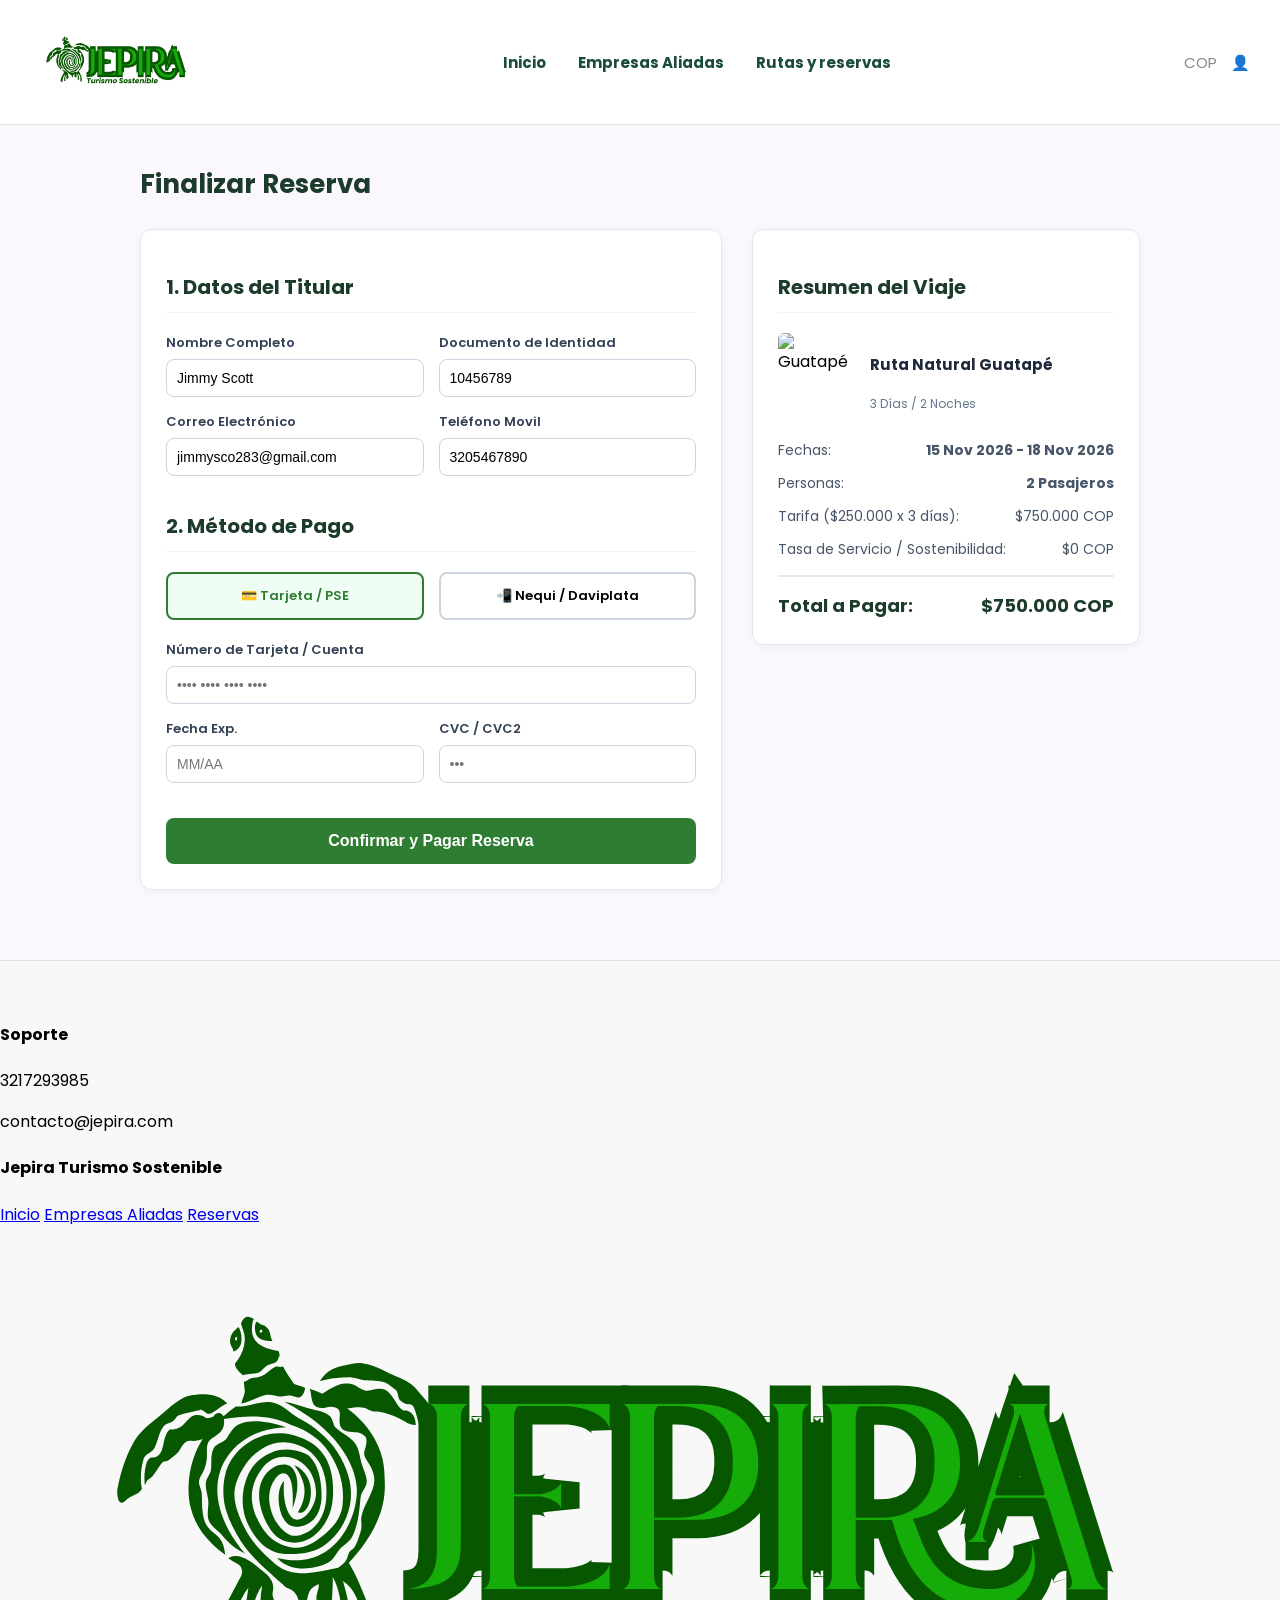
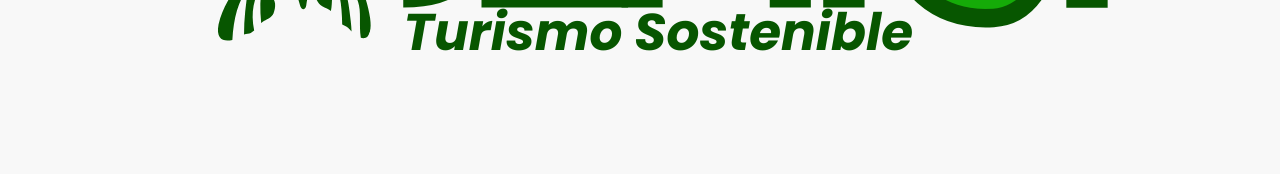
==== confirmacion-reserva.html @ 549ec94a "style: correccion de nombre de logo y actualizacion de rutas HTML" ====
<!DOCTYPE html>
<html lang="es">
<head>
    <meta charset="UTF-8">
    <meta name="viewport" content="width=device-width, initial-scale=1.0">
    <title>Jepira | Confirmar Reserva y Pago</title>
    <link href="https://fonts.googleapis.com/css2?family=Poppins:wght@400;500;600;700&display=swap" rel="stylesheet">
    <link rel="stylesheet" href="style.css">
    <link rel="icon" href="logo_jepira.png" type="image/png">
    <style>
        .checkout-container {
            max-width: 1000px;
            margin: 40px auto 70px auto;
            padding: 0 20px;
        }

        .checkout-grid {
            display: grid;
            grid-template-columns: 1.5fr 1fr;
            gap: 30px;
        }

        .checkout-box {
            background: #ffffff;
            border: 1px solid #e2e8f0;
            border-radius: 12px;
            padding: 25px;
            box-shadow: 0 2px 10px rgba(0,0,0,0.04);
        }

        .checkout-box h2 {
            font-size: 20px;
            color: #1c3b2b;
            margin-bottom: 20px;
            border-bottom: 1px solid #f1f5f9;
            padding-bottom: 10px;
        }

        .form-row-2 {
            display: grid;
            grid-template-columns: 1fr 1fr;
            gap: 15px;
        }

        .checkout-field {
            margin-bottom: 15px;
        }

        .checkout-field label {
            display: block;
            font-size: 13px;
            font-weight: 600;
            color: #334155;
            margin-bottom: 6px;
        }

        .checkout-field input, .checkout-field select {
            width: 100%;
            padding: 10px;
            border: 1px solid #cbd5e1;
            border-radius: 8px;
            font-size: 14px;
            box-sizing: border-box;
        }

        .payment-methods {
            display: flex;
            gap: 15px;
            margin-bottom: 20px;
        }

        .payment-option {
            flex: 1;
            border: 2px solid #cbd5e1;
            border-radius: 8px;
            padding: 12px;
            text-align: center;
            cursor: pointer;
            font-size: 13px;
            font-weight: 600;
        }

        .payment-option.active {
            border-color: #2e7d32;
            background-color: #f0fdf4;
            color: #2e7d32;
        }

        .summary-item {
            display: flex;
            justify-content: space-between;
            margin-bottom: 12px;
            font-size: 14px;
            color: #475569;
        }

        .summary-total {
            display: flex;
            justify-content: space-between;
            border-top: 2px solid #e2e8f0;
            padding-top: 15px;
            margin-top: 15px;
            font-size: 18px;
            font-weight: 700;
            color: #1c3b2b;
        }

        .btn-confirm-pay {
            width: 100%;
            background-color: #2e7d32;
            color: white;
            padding: 14px;
            border: none;
            border-radius: 8px;
            font-size: 16px;
            font-weight: 600;
            cursor: pointer;
            margin-top: 20px;
        }

        .btn-confirm-pay:hover {
            background-color: #236127;
        }

        @media (max-width: 768px) {
            .checkout-grid {
                grid-template-columns: 1fr;
            }
        }
    </style>
</head>
<body>

    <!-- Header / Navegación Superior -->
    <header class="header-top">
        <div class="logo-section">
            <a href="index.html">
                <img src="logo_jepira.png" alt="Logo Jepira" class="logo-img">
            </a>
        </div>
        <nav class="main-nav">
            <ul>
                <li><a href="index.html">Inicio</a></li>
                <li><a href="empresas.html">Empresas Aliadas</a></li>
                <li><a href="rutas.html">Rutas y reservas</a></li>
            </ul>
        </nav>
        <div class="user-actions">
            <span class="currency">COP</span>
            <a href="login.html" class="profile-icon">👤</a>
        </div>
    </header>

    <!-- Contenido Principal: Checkout -->
    <main class="checkout-container">
        
        <h1 style="font-size: 26px; color: #1c3b2b; margin-bottom: 25px;">Finalizar Reserva</h1>

        <div class="checkout-grid">

            <!-- Columna Izquierda: Datos del Comprador y Pago -->
            <div class="checkout-box">
                <h2>1. Datos del Titular</h2>
                <form id="form-checkout">
                    <div class="form-row-2">
                        <div class="checkout-field">
                            <label>Nombre Completo</label>
                            <input type="text" value="Jimmy Scott" required>
                        </div>
                        <div class="checkout-field">
                            <label>Documento de Identidad</label>
                            <input type="text" value="10456789" required>
                        </div>
                    </div>

                    <div class="form-row-2">
                        <div class="checkout-field">
                            <label>Correo Electrónico</label>
                            <input type="email" value="jimmysco283@gmail.com" required>
                        </div>
                        <div class="checkout-field">
                            <label>Teléfono Movil</label>
                            <input type="tel" value="3205467890" required>
                        </div>
                    </div>

                    <h2 style="margin-top: 20px;">2. Método de Pago</h2>
                    
                    <div class="payment-methods">
                        <div class="payment-option active">💳 Tarjeta / PSE</div>
                        <div class="payment-option">📲 Nequi / Daviplata</div>
                    </div>

                    <div class="checkout-field">
                        <label>Número de Tarjeta / Cuenta</label>
                        <input type="text" placeholder="•••• •••• •••• ••••" required>
                    </div>

                    <div class="form-row-2">
                        <div class="checkout-field">
                            <label>Fecha Exp.</label>
                            <input type="text" placeholder="MM/AA" required>
                        </div>
                        <div class="checkout-field">
                            <label>CVC / CVC2</label>
                            <input type="password" placeholder="•••" required>
                        </div>
                    </div>

                    <button type="submit" class="btn-confirm-pay">Confirmar y Pagar Reserva</button>
                </form>
            </div>

            <!-- Columna Derecha: Resumen de Compra -->
            <div class="checkout-box" style="height: fit-content;">
                <h2>Resumen del Viaje</h2>
                
                <div style="display: flex; gap: 12px; margin-bottom: 15px;">
                    <img src="https://images.unsplash.com/photo-1506744038136-46273834b3fb" alt="Guatapé" style="width: 80px; height: 60px; object-fit: cover; border-radius: 6px;">
                    <div>
                        <h4 style="font-size: 15px; color: #1e293b;">Ruta Natural Guatapé</h4>
                        <p style="font-size: 12px; color: #64748b;">3 Días / 2 Noches</p>
                    </div>
                </div>

                <div class="summary-item">
                    <span>Fechas:</span>
                    <strong>15 Nov 2026 - 18 Nov 2026</strong>
                </div>
                <div class="summary-item">
                    <span>Personas:</span>
                    <strong>2 Pasajeros</strong>
                </div>
                <div class="summary-item">
                    <span>Tarifa ($250.000 x 3 días):</span>
                    <span>$750.000 COP</span>
                </div>
                <div class="summary-item">
                    <span>Tasa de Servicio / Sostenibilidad:</span>
                    <span>$0 COP</span>
                </div>

                <div class="summary-total">
                    <span>Total a Pagar:</span>
                    <span>$750.000 COP</span>
                </div>
            </div>

        </div>

    </main>

    <!-- Footer Institucional -->
    <footer class="main-footer">
        <div class="footer-col">
            <h4>Soporte</h4>
            <p>3217293985</p>
            <p>contacto@jepira.com</p>
        </div>
        <div class="footer-col">
            <h4>Jepira Turismo Sostenible</h4>
            <a href="index.html">Inicio</a>
            <a href="empresas.html">Empresas Aliadas</a>
            <a href="rutas.html">Reservas</a>
        </div>
        <div class="footer-col logo-col">
            <img src="logo_jepira.png" alt="Jepira Logo">
        </div>
    </footer>

    <script>
        document.getElementById('form-checkout').addEventListener('submit', (e) => {
            e.preventDefault();
            alert('¡Pago procesado con éxito! Tu reserva ha sido confirmada.');
            window.location.href = 'mis-reservas.html';
        });
    </script>

</body>
</html>
---- style.css ----
body{
    margin:0;
    font-family:'Poppins',sans-serif;
    background:#faf7fd;
}

.header-top{
    display: flex;
    justify-content: space-between;
    align-items: center;
    background: #fff;
    padding: 10px 30px;
    border-bottom: 1px solid #e0e0e0;
}

.logo-section{
    display:flex;
    align-items:center;
}

.logo-img{
    height: 70px;
    margin-right: 12px;
}

.brand-text{
    display: flex;
    flex-direction: column;
    margin: 0;
}

.main-title{
    font-weight: bold;
    color: #000000;
    font-size: 16px;
}

.subtitle{
    color: #3ebd8d;
    font-size: 13px;
    font-weight: bold;
    letter-spacing: 2px;
}

.header-icons{
    display: flex;
    align-items: center;
    gap:16px;
}

.currency{
    color: #888;
    font-size: 15px;
    margin-right: 10px;
}

.icon{
    width: 28px;
    height: 28px;
    display: inline-block;
    background-size: contain;
    background-repeat: no-repeat;
    margin-left: 4px;
}

.icon.user{
    background-image: url(Icono\ cuenta.png);
}

.icon.bell{
    background-image: url(titi.jpg);
}

.header-top ul{ 
    display: flex;
    list-style: none;
    margin:0;
    align-items: center; 
    padding: 0; 
}

.header-top li{ 
    margin-right: 32px;
}

.header-top li:last-child{
    margin-right: 0;
}

.header-top a { 
    text-decoration:none;
    color: #1a4c3b;
    font-weight:bold;
    font-size: 15px;
    padding: 14px 0;
    display: inline-block;
}

.main-nav li{
    margin-right: 32px;
}

.main-nav li:last-child{
    margin-right: 0;
}

.main-nav a {
    text-decoration:none;
    color: #1a4c3b;
    font-weight:bold;
    font-size: 15px;
    padding: 14px 0;
    display: inline-block;
}

.hero-section{
    position: relative;
    width:100%;
    height: 420px;
    overflow: hidden;
    background: #dcdcdc;
    display: flex;
    align-items: center;
    justify-content: center;
}

.hero-img{
    width:100%;
    height: 100%;
    object-fit: cover;
    display: block;
    position: absolute;
    top: 0;
    left: 0;
    z-index:1;
}

.search-form{ 
    position: absolute;
    top: 90px;
    left: 50%;
    transform:translateX(-50%); 
    display: flex;
    gap: 10px;
    background: rgba(255, 255,255,0.98);
    padding: 14px 22px;
    border-radius: 8px;
    box-shadow: 0 2px 8px rgba(0,0,0,0.07);
    align-items: flex-end; 
    z-index: 10;
}

.search-field label{
    font-size: 12px;
    color: #444;
    margin-bottom: 3px;
    font-weight: bold;
}

.search-field input{
    padding: 10px 10px;
    border: 1px solid #c8e6d4;
    border-radius: 4px;
    font-size: 16px;
    outline: none;
}

.search-btn {
    background: #3ebd8d;
    color: #fff;
    border: none;
    padding: 11px 16px; 
    margin-left: 0; 
    border-radius: 4px;
    font-size: 18px; 
    cursor: pointer;
    transition:background.2s;
}

.search-btn:hover {
    background: #299e6b;
}

.hero-text{
    position: absolute;
    top: 50%;
    left: 50%;
    transform: translate(-50%,-50%);
    color: #fff;
    font-size: 2.5em;
    text-align: center;
    text-shadow: 2px 2px 10px rgba(0,0,0,0.4);
    z-index:2;
    width: 90%;
    max-width: 900px;
}

@media (max-width:900px){
    .hero-section{
        height: 300px;
    }
    .hero-text{
        font-size: 1.5em;
    }
    .search-form{
        flex-direction: column;
        align-items: stretch;
        gap: 8px;
        top: 18px;
        padding: 10px 10px;
    }
    .search-field{
        margin-right: 0;
    }
}

.tour-routes{
    text-align: center;
    margin:40px 0;
}

.route-cards{
    display: grid;
   grid-template-columns: 1fr 1fr;
   gap: 30px;
   justify-content: center;
   margin: 0 auto;
   max-width: 1000px;

}

.route-card {
    
    text-align: center;
    background: #fff; 
    border-radius: 8px; 
    box-shadow: 0 4px 10px rgba(0,0,0,0.05); 
    padding-bottom: 15px;
    overflow: hidden; 
    margin-bottom: 25px;
}

.route-card img{
    width: 100%;
    height: 200px;
     object-fit:cover;
}

.route-card h3{
    margin:10px 0;
}

.route-card p {
    font-size: 0.9em;
}

.main-footer{
    background: #f8f8f8;
    padding: 40px 0;
    border-top: 1px solid #e0e0e0;
    text-align: left; /
}

.footer-content{
    display: flex;
    justify-content: space-between; 
    align-items: flex-start;
    max-width: 1300px;
    margin: 0 auto; 
    padding: 0 40px; 
}
    
.footer-col h3{
    font-size: 1.1em;
    font-weight: bold;
    color: #333;
    margin-bottom: 15px;
}

.footer-col.support p{
    color: #666;
    margin-bottom: 8px;
    font-size: 0.9em;
    line-height: 1.4;
}

.footer-col.navigation ul{
    list-style: none; 
    padding: 0;
    margin: 0;
}

.footer-col.navigation li a{
    text-decoration: none; 
    color: #666; 
    display: block; 
    margin-bottom: 8px;
    font-size: 0.9em;
}

.footer-col.navigation li a:hover{
    color: #3ebd8d;
}

.footer-col.logo-container img{
    width: 250px; 
    height: auto;
    display: block;
    margin-left: auto; 
}

@media (max-width: 768px) {
    .footer-content {
        flex-direction: column;
        align-items: center; 
        text-align: center;
        gap: 30px;
    }
    .footer-col.logo-container {
        width: 100%; 
    }
    .footer-col.logo-container img {
        margin: 0 auto;
    }
}
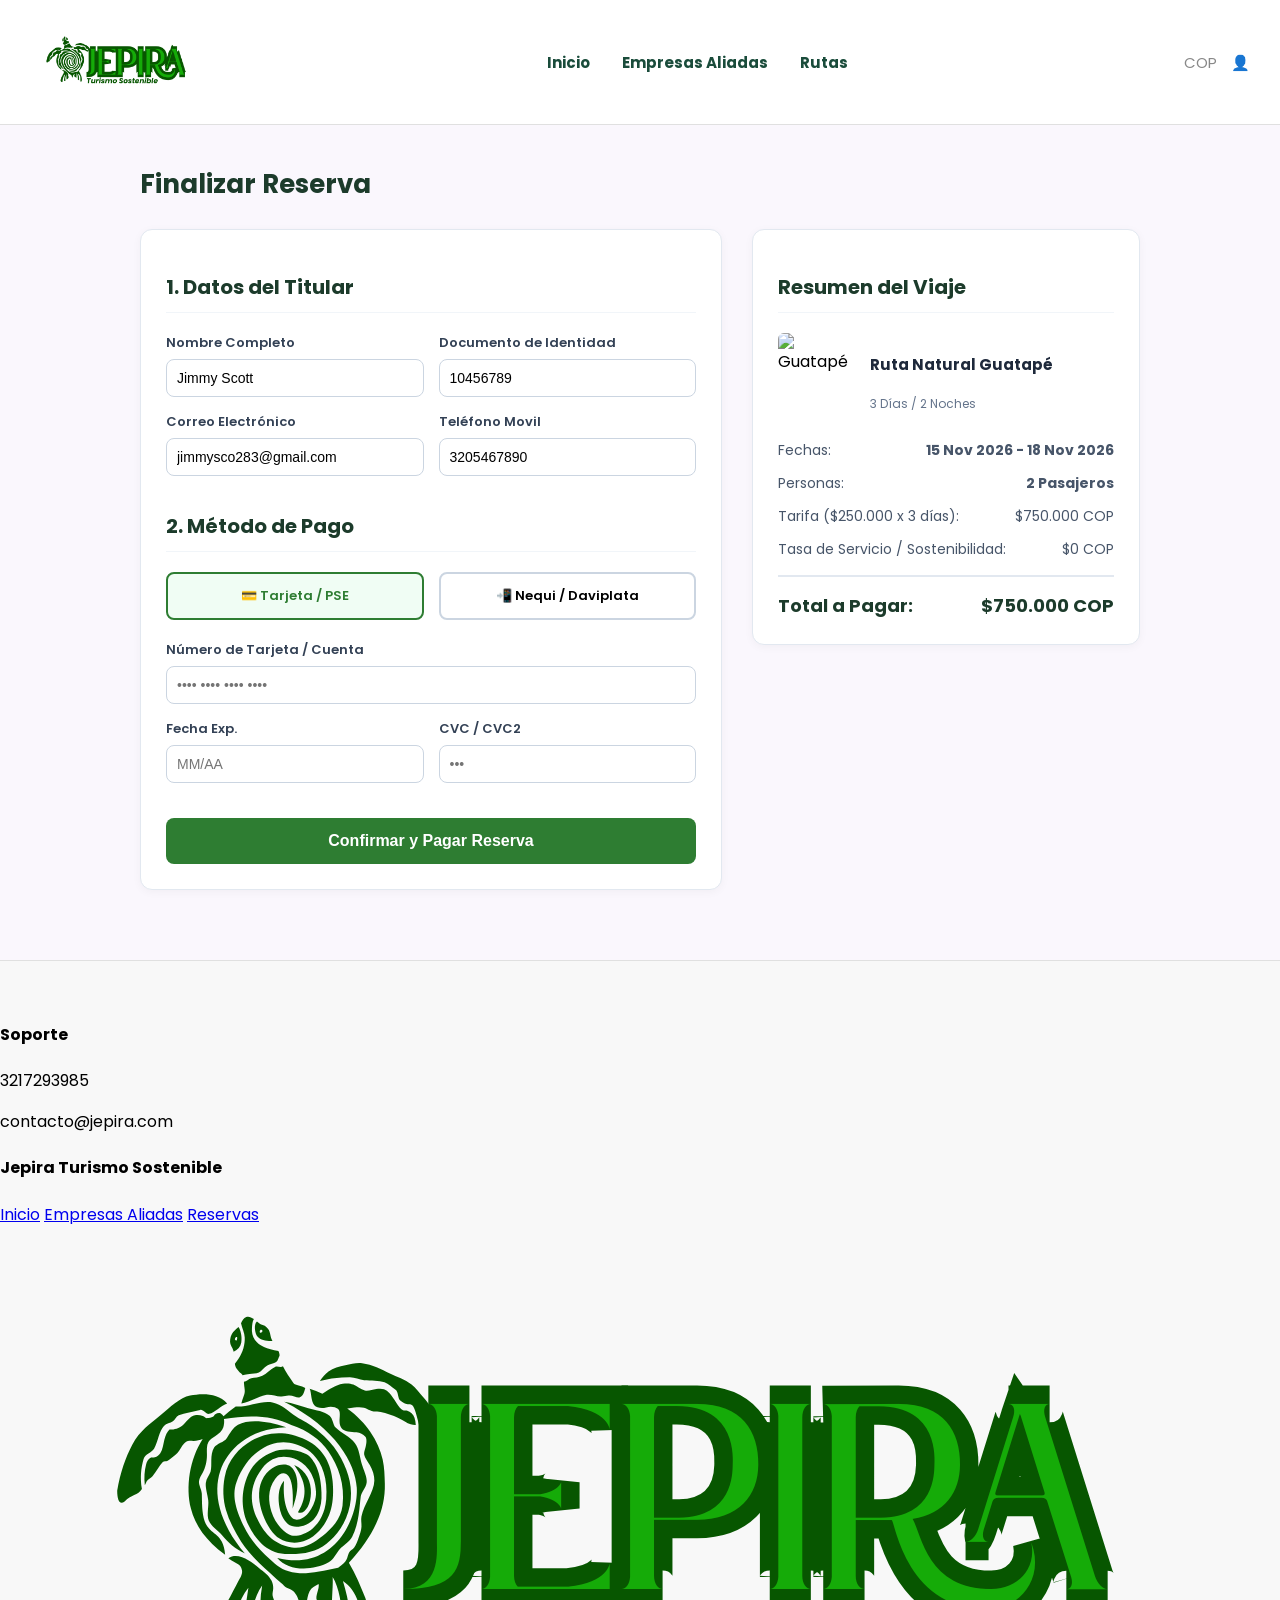
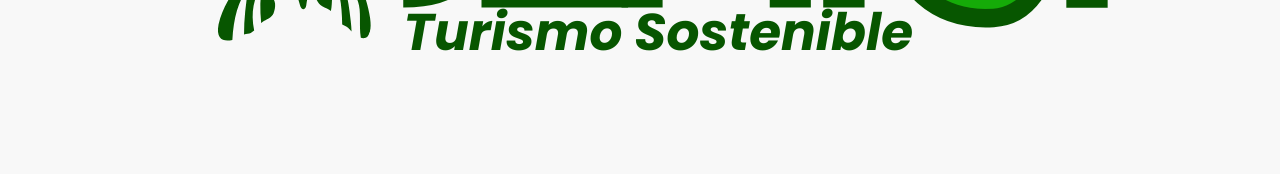
==== commit 412b6402: "nav: actualizacion de cabeceras a Rutas en todas las vistas" ====
--- a/confirmacion-reserva.html
+++ b/confirmacion-reserva.html
@@ -142,7 +142,7 @@
             <ul>
                 <li><a href="index.html">Inicio</a></li>
                 <li><a href="empresas.html">Empresas Aliadas</a></li>
-                <li><a href="rutas.html">Rutas y reservas</a></li>
+                <li><a href="rutas.html">Rutas</a></li>
             </ul>
         </nav>
         <div class="user-actions">
--- a/style.css
+++ b/style.css
@@ -1,10 +1,16 @@
-body{
-    margin:0;
-    font-family:'Poppins',sans-serif;
-    background:#faf7fd;
-}
-
-.header-top{
+/* ==========================================
+   1. ESTILOS GENERALES Y BASE
+   ========================================== */
+body {
+    margin: 0;
+    font-family: 'Poppins', sans-serif;
+    background: #faf7fd;
+}
+
+/* ==========================================
+   2. HEADER Y NAVEGACIÓN
+   ========================================== */
+.header-top {
     display: flex;
     justify-content: space-between;
     align-items: center;
@@ -13,109 +19,102 @@
     border-bottom: 1px solid #e0e0e0;
 }
 
-.logo-section{
-    display:flex;
-    align-items:center;
-}
-
-.logo-img{
+.logo-section {
+    display: flex;
+    align-items: center;
+}
+
+.logo-img {
     height: 70px;
     margin-right: 12px;
 }
 
-.brand-text{
+.brand-text {
     display: flex;
     flex-direction: column;
     margin: 0;
 }
 
-.main-title{
+.main-title {
     font-weight: bold;
     color: #000000;
     font-size: 16px;
 }
 
-.subtitle{
+.subtitle {
     color: #3ebd8d;
     font-size: 13px;
     font-weight: bold;
     letter-spacing: 2px;
 }
 
-.header-icons{
-    display: flex;
-    align-items: center;
-    gap:16px;
-}
-
-.currency{
+.header-icons {
+    display: flex;
+    align-items: center;
+    gap: 16px;
+}
+
+.currency {
     color: #888;
     font-size: 15px;
     margin-right: 10px;
-}
-
-.icon{
+    line-height: 1;
+}
+
+.icon {
     width: 28px;
     height: 28px;
     display: inline-block;
     background-size: contain;
     background-repeat: no-repeat;
+    background-position: center;
+    vertical-align: middle;
     margin-left: 4px;
 }
 
-.icon.user{
+.icon.user {
     background-image: url(Icono\ cuenta.png);
 }
 
-.icon.bell{
+.icon.bell {
     background-image: url(titi.jpg);
 }
 
-.header-top ul{ 
+.header-top ul,
+.main-nav ul { 
     display: flex;
     list-style: none;
-    margin:0;
+    margin: 0;
     align-items: center; 
     padding: 0; 
 }
 
-.header-top li{ 
+.header-top li,
+.main-nav li { 
     margin-right: 32px;
 }
 
-.header-top li:last-child{
+.header-top li:last-child,
+.main-nav li:last-child {
     margin-right: 0;
 }
 
-.header-top a { 
-    text-decoration:none;
+.header-top a,
+.main-nav a { 
+    text-decoration: none;
     color: #1a4c3b;
-    font-weight:bold;
+    font-weight: bold;
     font-size: 15px;
     padding: 14px 0;
     display: inline-block;
 }
 
-.main-nav li{
-    margin-right: 32px;
-}
-
-.main-nav li:last-child{
-    margin-right: 0;
-}
-
-.main-nav a {
-    text-decoration:none;
-    color: #1a4c3b;
-    font-weight:bold;
-    font-size: 15px;
-    padding: 14px 0;
-    display: inline-block;
-}
-
-.hero-section{
+/* ==========================================
+   3. SECCIÓN HERO Y BUSCADOR
+   ========================================== */
+.hero-section {
     position: relative;
-    width:100%;
+    width: 100%;
     height: 420px;
     overflow: hidden;
     background: #dcdcdc;
@@ -124,25 +123,39 @@
     justify-content: center;
 }
 
-.hero-img{
-    width:100%;
+.hero-img {
+    width: 100%;
     height: 100%;
     object-fit: cover;
     display: block;
     position: absolute;
     top: 0;
     left: 0;
-    z-index:1;
-}
-
-.search-form{ 
+    z-index: 1;
+}
+
+.hero-text {
+    position: absolute;
+    top: 50%;
+    left: 50%;
+    transform: translate(-50%, -50%);
+    color: #fff;
+    font-size: 2.5em;
+    text-align: center;
+    text-shadow: 2px 2px 10px rgba(0, 0, 0, 0.4);
+    z-index: 2;
+    width: 90%;
+    max-width: 900px;
+}
+
+.search-form { 
     position: absolute;
     top: 90px;
     left: 50%;
-    transform:translateX(-50%); 
+    transform: translateX(-50%); 
     display: flex;
     gap: 10px;
-    background: rgba(255, 255,255,0.98);
+    background: rgba(255, 255, 255, 0.98);
     padding: 14px 22px;
     border-radius: 8px;
     box-shadow: 0 2px 8px rgba(0,0,0,0.07);
@@ -150,19 +163,25 @@
     z-index: 10;
 }
 
-.search-field label{
+.search-field label {
+    display: block;
     font-size: 12px;
     color: #444;
     margin-bottom: 3px;
     font-weight: bold;
 }
 
-.search-field input{
+.search-field input,
+.search-field select {
     padding: 10px 10px;
     border: 1px solid #c8e6d4;
     border-radius: 4px;
-    font-size: 16px;
+    font-size: 15px;
     outline: none;
+    background: #fff;
+    color: #333;
+    font-family: 'Poppins', sans-serif;
+    box-sizing: border-box;
 }
 
 .search-btn {
@@ -174,63 +193,31 @@
     border-radius: 4px;
     font-size: 18px; 
     cursor: pointer;
-    transition:background.2s;
+    transition: background .2s;
 }
 
 .search-btn:hover {
     background: #299e6b;
 }
 
-.hero-text{
-    position: absolute;
-    top: 50%;
-    left: 50%;
-    transform: translate(-50%,-50%);
-    color: #fff;
-    font-size: 2.5em;
+/* ==========================================
+   4. PÁGINA DE RUTAS (LAYOUT, FILTROS Y TARJETAS HORIZONTALES)
+   ========================================== */
+.tour-routes {
     text-align: center;
-    text-shadow: 2px 2px 10px rgba(0,0,0,0.4);
-    z-index:2;
-    width: 90%;
-    max-width: 900px;
-}
-
-@media (max-width:900px){
-    .hero-section{
-        height: 300px;
-    }
-    .hero-text{
-        font-size: 1.5em;
-    }
-    .search-form{
-        flex-direction: column;
-        align-items: stretch;
-        gap: 8px;
-        top: 18px;
-        padding: 10px 10px;
-    }
-    .search-field{
-        margin-right: 0;
-    }
-}
-
-.tour-routes{
-    text-align: center;
-    margin:40px 0;
-}
-
-.route-cards{
+    margin: 40px 0;
+}
+
+.route-cards {
     display: grid;
-   grid-template-columns: 1fr 1fr;
-   gap: 30px;
-   justify-content: center;
-   margin: 0 auto;
-   max-width: 1000px;
-
+    grid-template-columns: 1fr 1fr;
+    gap: 30px;
+    justify-content: center;
+    margin: 0 auto;
+    max-width: 1000px;
 }
 
 .route-card {
-    
     text-align: center;
     background: #fff; 
     border-radius: 8px; 
@@ -240,28 +227,448 @@
     margin-bottom: 25px;
 }
 
-.route-card img{
+.route-card img {
     width: 100%;
     height: 200px;
-     object-fit:cover;
-}
-
-.route-card h3{
-    margin:10px 0;
+    object-fit: cover;
+}
+
+.route-card h3 {
+    margin: 10px 0;
 }
 
 .route-card p {
     font-size: 0.9em;
 }
 
-.main-footer{
+.routes-layout {
+    display: flex;
+    gap: 30px;
+    max-width: 1250px;
+    margin: 30px auto;
+    padding: 0 20px;
+}
+
+/* Sidebar de Filtros */
+.filters-sidebar {
+    width: 260px;
+    flex-shrink: 0;
+}
+
+.filter-group {
+    background: #f8f9fa;
+    border-radius: 8px;
+    padding: 15px 18px;
+    margin-bottom: 15px;
+}
+
+.filter-group h3 {
+    font-size: 0.95rem;
+    font-weight: 600;
+    margin-bottom: 12px;
+    display: flex;
+    justify-content: space-between;
+    color: #333;
+}
+
+.filter-group label {
+    display: flex;
+    align-items: center;
+    gap: 10px;
+    font-size: 0.85rem;
+    color: #555;
+    margin-bottom: 8px;
+    cursor: pointer;
+}
+
+.filter-group label input[type="checkbox"] {
+    accent-color: #3ebd8d;
+    width: 15px;
+    height: 15px;
+}
+
+/* Sección derecha de contenido */
+.routes-content {
+    flex-grow: 1;
+}
+
+.search-bar-container {
+    margin-bottom: 20px;
+}
+
+.routes-search-input {
+    width: 100%;
+    padding: 10px 15px;
+    border: 1px solid #ccc;
+    border-radius: 6px;
+    font-size: 0.9rem;
+    outline: none;
+}
+
+.results-title {
+    font-size: 1.1rem;
+    color: #444;
+    margin-bottom: 20px;
+}
+
+.route-cards-list {
+    display: flex;
+    flex-direction: column;
+    gap: 20px;
+}
+
+/* Tarjeta Horizontal */
+.route-horizontal-card {
+    display: flex;
+    background: #fff;
+    border: 1px solid #e2e8f0;
+    border-radius: 12px;
+    overflow: hidden;
+    box-shadow: 0 4px 12px rgba(0, 0, 0, 0.03);
+    transition: transform 0.2s ease, box-shadow 0.2s ease;
+}
+
+.route-horizontal-card:hover {
+    transform: translateY(-2px);
+    box-shadow: 0 6px 16px rgba(0, 0, 0, 0.06);
+}
+
+.card-image-container {
+    width: 320px;
+    height: 220px;
+    flex-shrink: 0;
+}
+
+.card-image-container img {
+    width: 100%;
+    height: 100%;
+    object-fit: cover;
+}
+
+.card-info-container {
+    padding: 18px 22px;
+    flex-grow: 1;
+    display: flex;
+    flex-direction: column;
+    justify-content: space-between;
+}
+
+.card-header-info {
+    display: flex;
+    justify-content: space-between;
+    align-items: center;
+}
+
+.route-category {
+    font-size: 0.8rem;
+    color: #777;
+}
+
+.fav-btn {
+    background: none;
+    border: none;
+    font-size: 1.2rem;
+    cursor: pointer;
+    color: #666;
+}
+
+.route-title {
+    font-size: 1.15rem;
+    font-weight: 700;
+    color: #1a1a1a;
+    margin: 4px 0 8px 0;
+}
+
+.route-desc {
+    font-size: 0.82rem;
+    color: #555;
+    line-height: 1.45;
+    margin-bottom: 10px;
+}
+
+.route-features {
+    font-size: 0.78rem;
+    color: #777;
+    margin-bottom: 12px;
+}
+
+.card-footer-info {
+    display: flex;
+    justify-content: space-between;
+    align-items: flex-end;
+    border-top: 1px solid #f0f0f0;
+    padding-top: 10px;
+}
+
+.route-rating {
+    font-size: 0.85rem;
+    font-weight: 600;
+    color: #333;
+}
+
+.route-rating small {
+    color: #777;
+    font-weight: 400;
+}
+
+.price-container {
+    text-align: right;
+}
+
+.total-price {
+    display: block;
+    font-size: 0.75rem;
+    color: #888;
+}
+
+.day-price {
+    font-size: 0.95rem;
+    color: #222;
+}
+
+.day-price strong {
+    font-size: 1.1rem;
+    color: #111;
+}
+
+/* ==========================================
+   5. DETALLE DE RUTA Y RESERVA
+   ========================================== */
+.detail-container {
+    max-width: 1140px;
+    margin: 20px auto;
+    padding: 0 20px;
+}
+
+.detail-header h1 {
+    font-size: 26px;
+    font-weight: 700;
+}
+
+/* Grid Galería estilo Airbnb */
+.gallery-grid {
+    display: grid;
+    grid-template-columns: 2fr 1fr;
+    gap: 12px;
+    margin: 20px 0 30px 0;
+    border-radius: 16px;
+    overflow: hidden;
+}
+
+.gallery-main img {
+    width: 100%;
+    height: 400px;
+    object-fit: cover;
+}
+
+.gallery-side {
+    display: grid;
+    grid-template-rows: repeat(3, 1fr);
+    gap: 8px;
+}
+
+.gallery-side img {
+    width: 100%;
+    height: 128px;
+    object-fit: cover;
+}
+
+.detail-body-layout {
+    display: grid;
+    grid-template-columns: 1.8fr 1.2fr;
+    gap: 40px;
+}
+
+.offers-grid {
+    display: grid;
+    grid-template-columns: 1fr 1fr;
+    gap: 16px;
+    margin-top: 15px;
+}
+
+.offer-item {
+    display: flex;
+    align-items: center;
+    gap: 10px;
+    font-size: 15px;
+}
+
+/* Tarjeta Reserva Flotante */
+.booking-card {
+    border: 1px solid #e0e0e0;
+    border-radius: 16px;
+    padding: 24px;
+    box-shadow: 0 6px 16px rgba(0,0,0,0.08);
+    position: sticky;
+    top: 20px;
+    background: #fff;
+}
+
+.booking-header {
+    display: flex;
+    justify-content: space-between;
+    align-items: center;
+    margin-bottom: 20px;
+}
+
+.price-big {
+    font-size: 22px;
+    font-weight: 700;
+}
+
+.dates-selector, .guests-selector {
+    border: 1px solid #ccc;
+    border-radius: 8px;
+    margin-bottom: 15px;
+    overflow: hidden;
+}
+
+.dates-selector {
+    display: flex;
+}
+
+.date-box {
+    flex: 1;
+    padding: 8px;
+}
+
+.date-box input, .guests-selector select {
+    width: 100%;
+    border: none;
+    outline: none;
+    background: transparent;
+}
+
+.btn-reserve {
+    width: 100%;
+    padding: 14px;
+    background-color: #2b533f;
+    color: white;
+    border: none;
+    border-radius: 8px;
+    font-size: 16px;
+    font-weight: 600;
+    cursor: pointer;
+    margin-top: 15px;
+    transition: background-color 0.2s ease;
+}
+
+.btn-reserve:hover {
+    background-color: #1e3c2d;
+}
+
+.no-charge-note {
+    display: block;
+    text-align: center;
+    margin-top: 10px;
+    color: #717171;
+}
+
+/* ==========================================
+   6. SECCIÓN OTROS DESTINOS (TARJETAS VERTICALES CORREGIDAS)
+   ========================================== */
+.other-destinations-grid {
+    display: grid;
+    grid-template-columns: repeat(3, 1fr);
+    gap: 25px;
+    margin-top: 25px;
+}
+
+.other-card-vertical {
+    background: #ffffff;
+    border: 1px solid #e5e7eb;
+    border-radius: 16px;
+    overflow: hidden;
+    display: flex;
+    flex-direction: column;
+    box-shadow: 0 4px 12px rgba(0, 0, 0, 0.05);
+    transition: transform 0.2s ease, box-shadow 0.2s ease;
+}
+
+.other-card-vertical:hover {
+    transform: translateY(-5px);
+    box-shadow: 0 8px 20px rgba(0, 0, 0, 0.1);
+}
+
+.other-card-img {
+    width: 100%;
+    height: 200px;
+    overflow: hidden;
+}
+
+.other-card-img img {
+    width: 100%;
+    height: 100%;
+    object-fit: cover;
+}
+
+.other-card-body {
+    padding: 20px;
+    display: flex;
+    flex-direction: column;
+    flex-grow: 1;
+}
+
+.other-card-body h3 {
+    font-size: 1.15rem;
+    font-weight: 700;
+    color: #1f2937;
+    margin: 0 0 8px 0;
+}
+
+.other-desc {
+    font-size: 0.88rem;
+    color: #6b7280;
+    line-height: 1.5;
+    margin-bottom: 16px;
+    flex-grow: 1;
+}
+
+.other-card-footer {
+    display: flex;
+    justify-content: space-between;
+    align-items: center;
+    margin-bottom: 16px;
+    font-size: 0.95rem;
+}
+
+.other-rating {
+    font-weight: 600;
+    color: #111827;
+}
+
+.other-price {
+    color: #374151;
+}
+
+.btn-details-other {
+    display: block;
+    text-align: center;
+    background-color: #2b533f;
+    color: #ffffff;
+    padding: 10px 16px;
+    border-radius: 8px;
+    font-weight: 600;
+    font-size: 0.9rem;
+    text-decoration: none;
+    transition: background-color 0.2s ease;
+}
+
+.btn-details-other:hover {
+    background-color: #1e3c2d;
+}
+
+/* ==========================================
+   7. FOOTER
+   ========================================== */
+.main-footer {
     background: #f8f8f8;
     padding: 40px 0;
     border-top: 1px solid #e0e0e0;
-    text-align: left; /
-}
-
-.footer-content{
+    text-align: left;
+}
+
+.footer-content {
     display: flex;
     justify-content: space-between; 
     align-items: flex-start;
@@ -269,28 +676,28 @@
     margin: 0 auto; 
     padding: 0 40px; 
 }
-    
-.footer-col h3{
+
+.footer-col h3 {
     font-size: 1.1em;
     font-weight: bold;
     color: #333;
     margin-bottom: 15px;
 }
 
-.footer-col.support p{
+.footer-col.support p {
     color: #666;
     margin-bottom: 8px;
     font-size: 0.9em;
     line-height: 1.4;
 }
 
-.footer-col.navigation ul{
+.footer-col.navigation ul {
     list-style: none; 
     padding: 0;
     margin: 0;
 }
 
-.footer-col.navigation li a{
+.footer-col.navigation li a {
     text-decoration: none; 
     color: #666; 
     display: block; 
@@ -298,15 +705,40 @@
     font-size: 0.9em;
 }
 
-.footer-col.navigation li a:hover{
+.footer-col.navigation li a:hover {
     color: #3ebd8d;
 }
 
-.footer-col.logo-container img{
+.footer-col.logo-container img {
     width: 250px; 
     height: auto;
     display: block;
     margin-left: auto; 
+}
+
+/* ==========================================
+   8. MEDIA QUERIES (ADAPTABILIDAD RESPONSIVA)
+   ========================================== */
+@media (max-width: 900px) {
+    .hero-section {
+        height: 300px;
+    }
+    .hero-text {
+        font-size: 1.5em;
+    }
+    .search-form {
+        flex-direction: column;
+        align-items: stretch;
+        gap: 8px;
+        top: 18px;
+        padding: 10px 10px;
+    }
+    .search-field {
+        margin-right: 0;
+    }
+    .other-destinations-grid {
+        grid-template-columns: repeat(auto-fit, minmax(250px, 1fr));
+    }
 }
 
 @media (max-width: 768px) {
@@ -322,4 +754,8 @@
     .footer-col.logo-container img {
         margin: 0 auto;
     }
-}+    .detail-body-layout {
+        grid-template-columns: 1fr;
+    }
+}
+
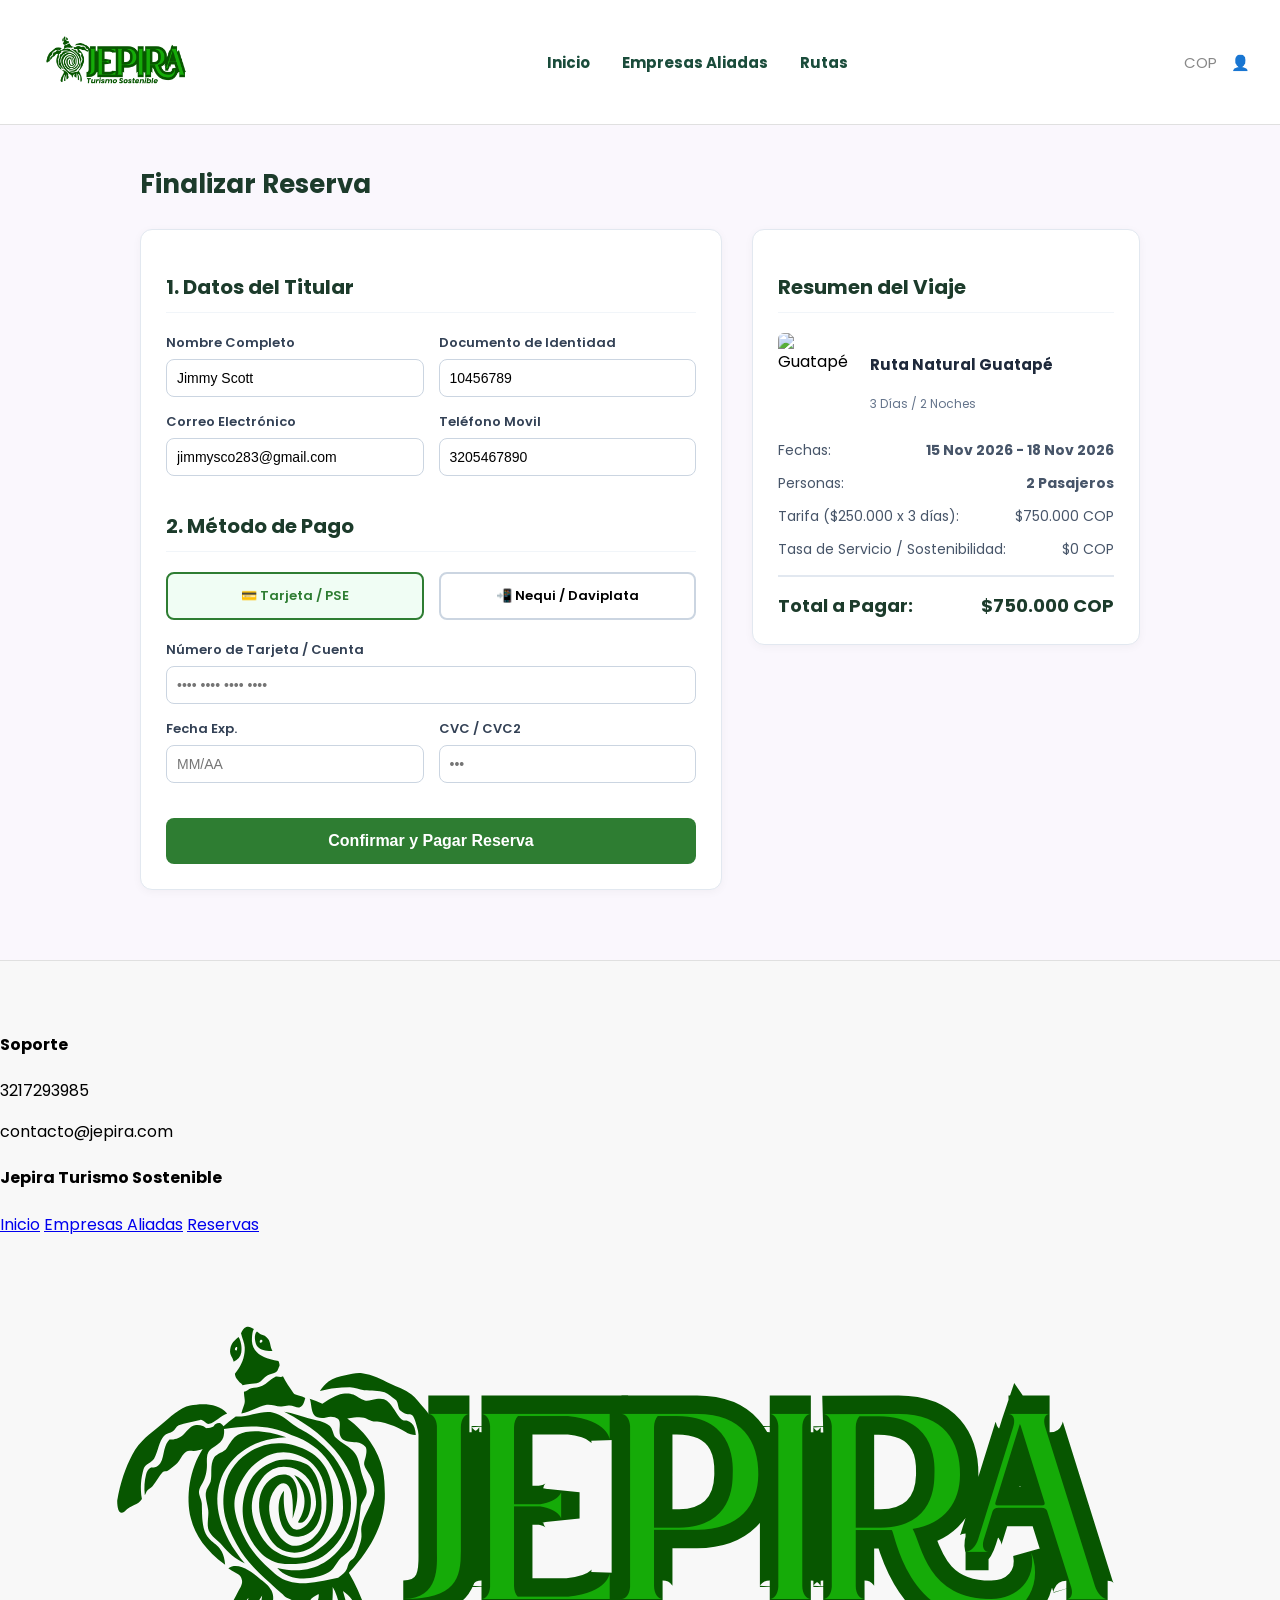
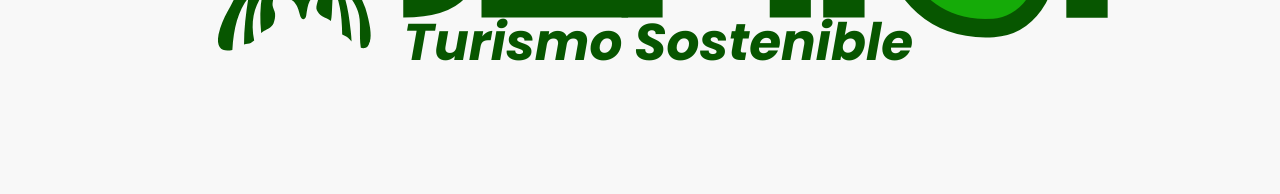
==== commit 85e38016: "refactor: actualizar rutas de imagenes en archivos HTML y CSS" ====
--- a/confirmacion-reserva.html
+++ b/confirmacion-reserva.html
@@ -6,7 +6,7 @@
     <title>Jepira | Confirmar Reserva y Pago</title>
     <link href="https://fonts.googleapis.com/css2?family=Poppins:wght@400;500;600;700&display=swap" rel="stylesheet">
     <link rel="stylesheet" href="style.css">
-    <link rel="icon" href="logo_jepira.png" type="image/png">
+    <link rel="icon" href="img/logo_jepira.png" type="image/png">
     <style>
         .checkout-container {
             max-width: 1000px;
@@ -135,7 +135,7 @@
     <header class="header-top">
         <div class="logo-section">
             <a href="index.html">
-                <img src="logo_jepira.png" alt="Logo Jepira" class="logo-img">
+                <img src="img/logo_jepira.png" alt="Logo Jepira" class="logo-img">
             </a>
         </div>
         <nav class="main-nav">
@@ -264,7 +264,7 @@
             <a href="rutas.html">Reservas</a>
         </div>
         <div class="footer-col logo-col">
-            <img src="logo_jepira.png" alt="Jepira Logo">
+            <img src="img/logo_jepira.png" alt="Jepira Logo">
         </div>
     </footer>
 
--- a/style.css
+++ b/style.css
@@ -73,11 +73,11 @@
 }
 
 .icon.user {
-    background-image: url(Icono\ cuenta.png);
+    background-image: url(img/Icono\ cuenta.png);
 }
 
 .icon.bell {
-    background-image: url(titi.jpg);
+    background-image: url(img/titi.jpg);
 }
 
 .header-top ul,
@@ -659,61 +659,89 @@
 }
 
 /* ==========================================
-   7. FOOTER
+   7. FOOTER EXACTO (3 COLUMNAS HORIZONTALES)
    ========================================== */
 .main-footer {
     background: #f8f8f8;
-    padding: 40px 0;
+    padding: 50px 0;
     border-top: 1px solid #e0e0e0;
-    text-align: left;
+    width: 100%;
 }
 
 .footer-content {
     display: flex;
-    justify-content: space-between; 
+    justify-content: space-between;
     align-items: flex-start;
-    max-width: 1300px;
-    margin: 0 auto; 
-    padding: 0 40px; 
+    max-width: 1000px;
+    margin: 0 auto;
+    padding: 0 40px;
+    box-sizing: border-box;
+}
+
+.footer-col {
+    flex: 1;
 }
 
 .footer-col h3 {
-    font-size: 1.1em;
-    font-weight: bold;
-    color: #333;
-    margin-bottom: 15px;
+    font-size: 1.05rem;
+    font-weight: 700;
+    color: #222222;
+    margin-top: 0;
+    margin-bottom: 16px;
 }
 
 .footer-col.support p {
-    color: #666;
-    margin-bottom: 8px;
-    font-size: 0.9em;
-    line-height: 1.4;
+    color: #555555;
+    margin: 0 0 8px 0;
+    font-size: 0.9rem;
 }
 
 .footer-col.navigation ul {
-    list-style: none; 
+    list-style: none;
     padding: 0;
     margin: 0;
 }
 
-.footer-col.navigation li a {
-    text-decoration: none; 
-    color: #666; 
-    display: block; 
+.footer-col.navigation li {
     margin-bottom: 8px;
-    font-size: 0.9em;
-}
-
-.footer-col.navigation li a:hover {
+}
+
+.footer-col.navigation a {
+    text-decoration: none;
+    color: #555555;
+    font-size: 0.9rem;
+    transition: color 0.2s ease;
+}
+
+.footer-col.navigation a:hover {
     color: #3ebd8d;
 }
 
-.footer-col.logo-container img {
-    width: 250px; 
-    height: auto;
+/* Alineación y control de tamaño estricto del logo */
+.footer-col.logo-container {
+    display: flex;
+    justify-content: flex-end;
+}
+
+.footer-logo {
+    width: 220px !important;
+    max-width: 100% !important;
+    height: auto !important;
+    object-fit: contain;
     display: block;
-    margin-left: auto; 
+}
+
+/* Responsivo para pantallas pequeñas */
+@media (max-width: 768px) {
+    .footer-content {
+        flex-direction: column;
+        gap: 30px;
+        padding: 0 20px;
+    }
+
+    .footer-col.logo-container {
+        justify-content: flex-start;
+    }
 }
 
 /* ==========================================
@@ -750,8 +778,10 @@
     }
     .footer-col.logo-container {
         width: 100%; 
-    }
-    .footer-col.logo-container img {
+        justify-content: center;
+    }
+    .footer-col.logo-container img,
+    .footer-logo {
         margin: 0 auto;
     }
     .detail-body-layout {
@@ -759,3 +789,17 @@
     }
 }
 
+/* Restricción estricta del logo en el footer */
+.logo-container {
+    max-width: 200px !important;
+    overflow: hidden;
+}
+
+.logo-container img,
+.footer-logo {
+    width: 180px !important;
+    max-width: 180px !important;
+    height: auto !important;
+    object-fit: contain !important;
+}
+
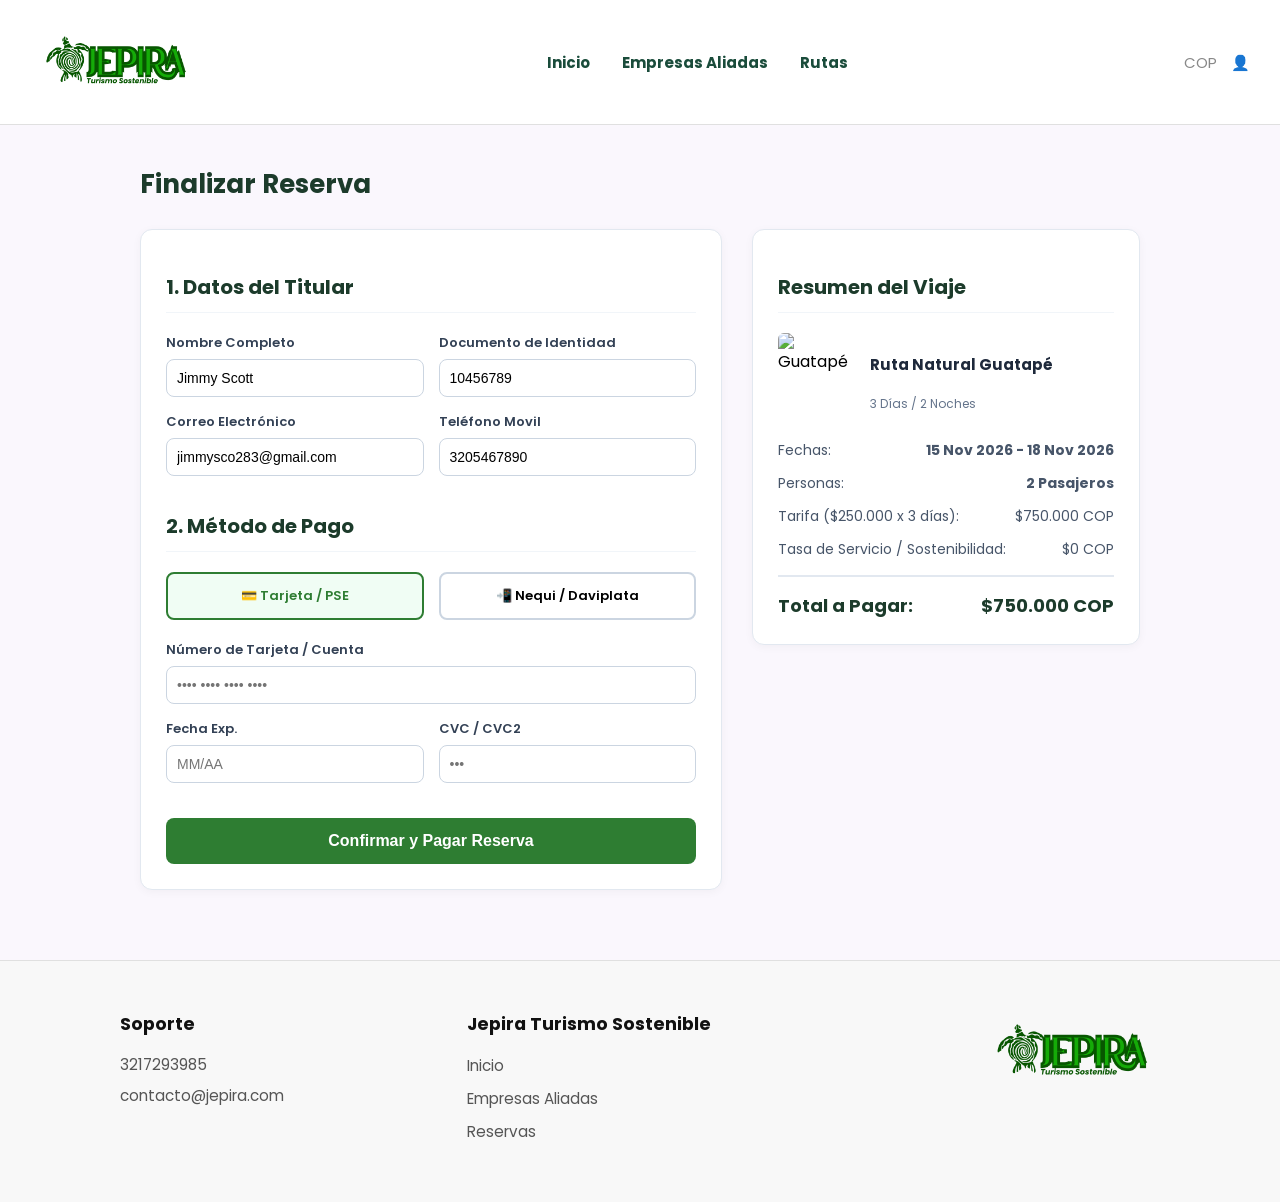
==== commit 0519a78f: "style: organizar footer en 3 columnas en confirmacion-reserva" ====
--- a/confirmacion-reserva.html
+++ b/confirmacion-reserva.html
@@ -252,21 +252,30 @@
 
     <!-- Footer Institucional -->
     <footer class="main-footer">
+    <div class="footer-container">
+        <!-- Columna 1: Soporte -->
         <div class="footer-col">
-            <h4>Soporte</h4>
+            <h3>Soporte</h3>
             <p>3217293985</p>
-            <p>contacto@jepira.com</p>
-        </div>
+            <p><a href="mailto:contacto@jepira.com">contacto@jepira.com</a></p>
+        </div>
+
+        <!-- Columna 2: Navegación -->
         <div class="footer-col">
-            <h4>Jepira Turismo Sostenible</h4>
-            <a href="index.html">Inicio</a>
-            <a href="empresas.html">Empresas Aliadas</a>
-            <a href="rutas.html">Reservas</a>
-        </div>
-        <div class="footer-col logo-col">
-            <img src="img/logo_jepira.png" alt="Jepira Logo">
-        </div>
-    </footer>
+            <h3>Jepira Turismo Sostenible</h3>
+            <ul>
+                <li><a href="index.html">Inicio</a></li>
+                <li><a href="empresas.html">Empresas Aliadas</a></li>
+                <li><a href="mis-reservas.html">Reservas</a></li>
+            </ul>
+        </div>
+
+        <!-- Columna 3: Logo -->
+        <div class="footer-col footer-logo">
+            <img src="img/logo_jepira.png" alt="Jepira Turismo Sostenible">
+        </div>
+    </div>
+</footer>
 
     <script>
         document.getElementById('form-checkout').addEventListener('submit', (e) => {
--- a/style.css
+++ b/style.css
@@ -565,7 +565,7 @@
 }
 
 /* ==========================================
-   6. SECCIÓN OTROS DESTINOS (TARJETAS VERTICALES CORREGIDAS)
+   6. SECCIÓN OTROS DESTINOS (TARJETAS VERTICALES)
    ========================================== */
 .other-destinations-grid {
     display: grid;
@@ -666,15 +666,17 @@
     padding: 50px 0;
     border-top: 1px solid #e0e0e0;
     width: 100%;
-}
-
+    margin-top: 50px;
+}
+
+.footer-container,
 .footer-content {
     display: flex;
     justify-content: space-between;
     align-items: flex-start;
-    max-width: 1000px;
+    max-width: 1100px;
     margin: 0 auto;
-    padding: 0 40px;
+    padding: 0 30px;
     box-sizing: border-box;
 }
 
@@ -683,65 +685,54 @@
 }
 
 .footer-col h3 {
-    font-size: 1.05rem;
+    font-size: 1.1rem;
     font-weight: 700;
-    color: #222222;
+    color: #111111;
     margin-top: 0;
     margin-bottom: 16px;
 }
 
-.footer-col.support p {
+.footer-col p {
     color: #555555;
     margin: 0 0 8px 0;
-    font-size: 0.9rem;
-}
-
-.footer-col.navigation ul {
+    font-size: 0.95rem;
+}
+
+.footer-col ul {
     list-style: none;
     padding: 0;
     margin: 0;
 }
 
-.footer-col.navigation li {
+.footer-col ul li {
     margin-bottom: 8px;
 }
 
-.footer-col.navigation a {
+.footer-col a {
     text-decoration: none;
     color: #555555;
-    font-size: 0.9rem;
+    font-size: 0.95rem;
     transition: color 0.2s ease;
 }
 
-.footer-col.navigation a:hover {
+.footer-col a:hover {
     color: #3ebd8d;
 }
 
-/* Alineación y control de tamaño estricto del logo */
+.footer-col.footer-logo,
 .footer-col.logo-container {
     display: flex;
     justify-content: flex-end;
-}
-
-.footer-logo {
-    width: 220px !important;
-    max-width: 100% !important;
+    align-items: flex-start;
+}
+
+.footer-logo img,
+.footer-col.logo-container img {
+    width: 180px !important;
+    max-width: 180px !important;
     height: auto !important;
-    object-fit: contain;
+    object-fit: contain !important;
     display: block;
-}
-
-/* Responsivo para pantallas pequeñas */
-@media (max-width: 768px) {
-    .footer-content {
-        flex-direction: column;
-        gap: 30px;
-        padding: 0 20px;
-    }
-
-    .footer-col.logo-container {
-        justify-content: flex-start;
-    }
 }
 
 /* ==========================================
@@ -770,36 +761,19 @@
 }
 
 @media (max-width: 768px) {
+    .footer-container,
     .footer-content {
         flex-direction: column;
         align-items: center; 
         text-align: center;
         gap: 30px;
     }
+    .footer-col.footer-logo,
     .footer-col.logo-container {
         width: 100%; 
         justify-content: center;
     }
-    .footer-col.logo-container img,
-    .footer-logo {
-        margin: 0 auto;
-    }
     .detail-body-layout {
         grid-template-columns: 1fr;
     }
 }
-
-/* Restricción estricta del logo en el footer */
-.logo-container {
-    max-width: 200px !important;
-    overflow: hidden;
-}
-
-.logo-container img,
-.footer-logo {
-    width: 180px !important;
-    max-width: 180px !important;
-    height: auto !important;
-    object-fit: contain !important;
-}
-
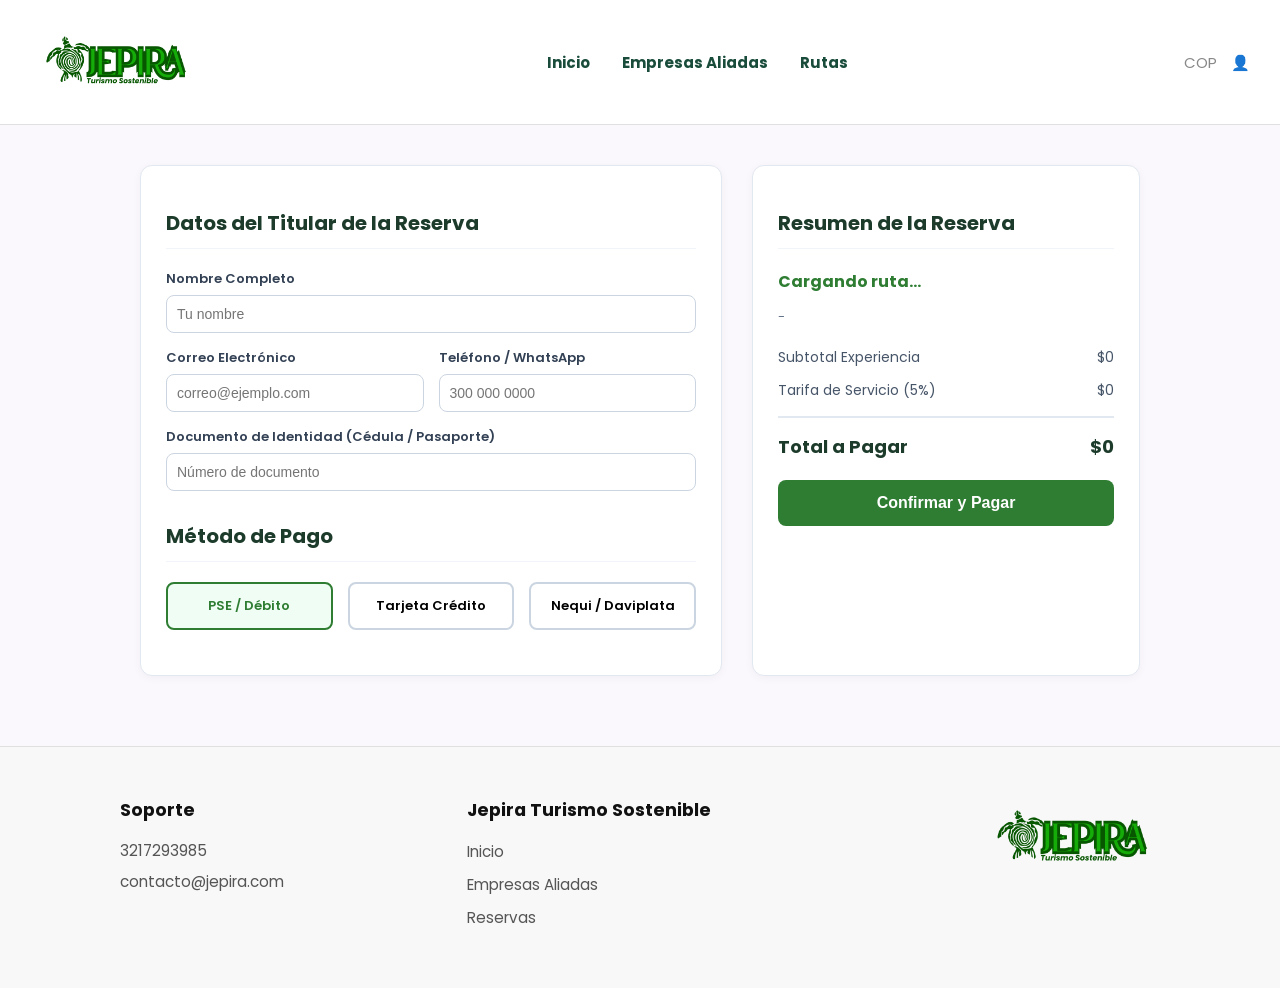
==== commit d1241095: "Reservas actualización" ====
--- a/confirmacion-reserva.html
+++ b/confirmacion-reserva.html
@@ -78,6 +78,7 @@
             cursor: pointer;
             font-size: 13px;
             font-weight: 600;
+            transition: all 0.2s ease;
         }
 
         .payment-option.active {
@@ -116,6 +117,7 @@
             font-weight: 600;
             cursor: pointer;
             margin-top: 20px;
+            transition: background 0.3s;
         }
 
         .btn-confirm-pay:hover {
@@ -151,139 +153,93 @@
         </div>
     </header>
 
-    <!-- Contenido Principal: Checkout -->
+    <!-- Contenido Principal -->
     <main class="checkout-container">
-        
-        <h1 style="font-size: 26px; color: #1c3b2b; margin-bottom: 25px;">Finalizar Reserva</h1>
-
         <div class="checkout-grid">
-
-            <!-- Columna Izquierda: Datos del Comprador y Pago -->
+            
+            <!-- Columna Izquierda: Datos del Usuario y Pago -->
             <div class="checkout-box">
-                <h2>1. Datos del Titular</h2>
+                <h2>Datos del Titular de la Reserva</h2>
                 <form id="form-checkout">
+                    <div class="checkout-field">
+                        <label for="checkout-name">Nombre Completo</label>
+                        <input type="text" id="checkout-name" placeholder="Tu nombre" required>
+                    </div>
+
                     <div class="form-row-2">
                         <div class="checkout-field">
-                            <label>Nombre Completo</label>
-                            <input type="text" value="Jimmy Scott" required>
+                            <label for="checkout-email">Correo Electrónico</label>
+                            <input type="email" id="checkout-email" placeholder="correo@ejemplo.com" required>
                         </div>
                         <div class="checkout-field">
-                            <label>Documento de Identidad</label>
-                            <input type="text" value="10456789" required>
+                            <label for="checkout-phone">Teléfono / WhatsApp</label>
+                            <input type="tel" id="checkout-phone" placeholder="300 000 0000" required>
                         </div>
                     </div>
 
-                    <div class="form-row-2">
-                        <div class="checkout-field">
-                            <label>Correo Electrónico</label>
-                            <input type="email" value="jimmysco283@gmail.com" required>
-                        </div>
-                        <div class="checkout-field">
-                            <label>Teléfono Movil</label>
-                            <input type="tel" value="3205467890" required>
-                        </div>
-                    </div>
-
-                    <h2 style="margin-top: 20px;">2. Método de Pago</h2>
-                    
+                    <div class="checkout-field">
+                        <label for="checkout-doc">Documento de Identidad (Cédula / Pasaporte)</label>
+                        <input type="text" id="checkout-doc" placeholder="Número de documento" required>
+                    </div>
+
+                    <h2 style="margin-top: 30px;">Método de Pago</h2>
                     <div class="payment-methods">
-                        <div class="payment-option active">💳 Tarjeta / PSE</div>
-                        <div class="payment-option">📲 Nequi / Daviplata</div>
-                    </div>
-
-                    <div class="checkout-field">
-                        <label>Número de Tarjeta / Cuenta</label>
-                        <input type="text" placeholder="•••• •••• •••• ••••" required>
-                    </div>
-
-                    <div class="form-row-2">
-                        <div class="checkout-field">
-                            <label>Fecha Exp.</label>
-                            <input type="text" placeholder="MM/AA" required>
-                        </div>
-                        <div class="checkout-field">
-                            <label>CVC / CVC2</label>
-                            <input type="password" placeholder="•••" required>
-                        </div>
-                    </div>
-
-                    <button type="submit" class="btn-confirm-pay">Confirmar y Pagar Reserva</button>
+                        <div class="payment-option active" data-method="pse">PSE / Débito</div>
+                        <div class="payment-option" data-method="card">Tarjeta Crédito</div>
+                        <div class="payment-option" data-method="nequi">Nequi / Daviplata</div>
+                    </div>
                 </form>
             </div>
 
             <!-- Columna Derecha: Resumen de Compra -->
-            <div class="checkout-box" style="height: fit-content;">
-                <h2>Resumen del Viaje</h2>
+            <div class="checkout-box">
+                <h2>Resumen de la Reserva</h2>
                 
-                <div style="display: flex; gap: 12px; margin-bottom: 15px;">
-                    <img src="https://images.unsplash.com/photo-1506744038136-46273834b3fb" alt="Guatapé" style="width: 80px; height: 60px; object-fit: cover; border-radius: 6px;">
-                    <div>
-                        <h4 style="font-size: 15px; color: #1e293b;">Ruta Natural Guatapé</h4>
-                        <p style="font-size: 12px; color: #64748b;">3 Días / 2 Noches</p>
-                    </div>
-                </div>
+                <h3 id="pay-route-name" style="color: #2e7d32; font-size: 16px; margin-bottom: 6px;">Cargando ruta...</h3>
+                <p id="pay-seats-date" style="font-size: 13px; color: #64748b; margin-bottom: 20px;">-</p>
 
                 <div class="summary-item">
-                    <span>Fechas:</span>
-                    <strong>15 Nov 2026 - 18 Nov 2026</strong>
+                    <span>Subtotal Experiencia</span>
+                    <span id="pay-subtotal">$0</span>
                 </div>
                 <div class="summary-item">
-                    <span>Personas:</span>
-                    <strong>2 Pasajeros</strong>
+                    <span>Tarifa de Servicio (5%)</span>
+                    <span id="pay-fee">$0</span>
                 </div>
-                <div class="summary-item">
-                    <span>Tarifa ($250.000 x 3 días):</span>
-                    <span>$750.000 COP</span>
+                
+                <div class="summary-total">
+                    <span>Total a Pagar</span>
+                    <span id="pay-total">$0</span>
                 </div>
-                <div class="summary-item">
-                    <span>Tasa de Servicio / Sostenibilidad:</span>
-                    <span>$0 COP</span>
-                </div>
-
-                <div class="summary-total">
-                    <span>Total a Pagar:</span>
-                    <span>$750.000 COP</span>
-                </div>
-            </div>
-
-        </div>
-
+
+                <button type="button" id="btn-confirm-pay" class="btn-confirm-pay">Confirmar y Pagar</button>
+            </div>
+
+        </div>
     </main>
 
-    <!-- Footer Institucional -->
+    <!-- Footer -->
     <footer class="main-footer">
-    <div class="footer-container">
-        <!-- Columna 1: Soporte -->
-        <div class="footer-col">
-            <h3>Soporte</h3>
-            <p>3217293985</p>
-            <p><a href="mailto:contacto@jepira.com">contacto@jepira.com</a></p>
-        </div>
-
-        <!-- Columna 2: Navegación -->
-        <div class="footer-col">
-            <h3>Jepira Turismo Sostenible</h3>
-            <ul>
-                <li><a href="index.html">Inicio</a></li>
-                <li><a href="empresas.html">Empresas Aliadas</a></li>
-                <li><a href="mis-reservas.html">Reservas</a></li>
-            </ul>
-        </div>
-
-        <!-- Columna 3: Logo -->
-        <div class="footer-col footer-logo">
-            <img src="img/logo_jepira.png" alt="Jepira Turismo Sostenible">
-        </div>
-    </div>
-</footer>
-
-    <script>
-        document.getElementById('form-checkout').addEventListener('submit', (e) => {
-            e.preventDefault();
-            alert('¡Pago procesado con éxito! Tu reserva ha sido confirmada.');
-            window.location.href = 'mis-reservas.html';
-        });
-    </script>
-
+        <div class="footer-content">
+            <div class="footer-col support">
+                <h3>Soporte</h3>
+                <p>3217293985</p>
+                <p>contacto@jepira.com</p>
+            </div>
+            <div class="footer-col navigation">
+                <h3>Jepira Turismo Sostenible</h3>
+                <ul>
+                    <li><a href="index.html">Inicio</a></li>
+                    <li><a href="empresas.html">Empresas Aliadas</a></li>
+                    <li><a href="rutas.html">Reservas</a></li>
+                </ul>
+            </div>
+            <div class="footer-col logo-container">
+                <img src="img/logo_jepira.png" alt="logo-jepira">
+            </div>
+        </div>
+    </footer>
+
+    <script type="module" src="js/main.js"></script>
 </body>
 </html>
--- a/style.css
+++ b/style.css
@@ -565,8 +565,9 @@
 }
 
 /* ==========================================
-   6. SECCIÓN OTROS DESTINOS (TARJETAS VERTICALES)
+   6. SECCIÓN OTROS DESTINOS (3 COLUMNAS UNIFICADAS)
    ========================================== */
+#otherDestinationsContainer,
 .other-destinations-grid {
     display: grid;
     grid-template-columns: repeat(3, 1fr);
@@ -574,6 +575,7 @@
     margin-top: 25px;
 }
 
+.destination-card,
 .other-card-vertical {
     background: #ffffff;
     border: 1px solid #e5e7eb;
@@ -585,23 +587,21 @@
     transition: transform 0.2s ease, box-shadow 0.2s ease;
 }
 
+.destination-card:hover,
 .other-card-vertical:hover {
     transform: translateY(-5px);
     box-shadow: 0 8px 20px rgba(0, 0, 0, 0.1);
 }
 
-.other-card-img {
-    width: 100%;
-    height: 200px;
-    overflow: hidden;
-}
-
+.destination-card img,
 .other-card-img img {
     width: 100%;
-    height: 100%;
+    height: 190px;
     object-fit: cover;
-}
-
+    display: block;
+}
+
+.destination-info,
 .other-card-body {
     padding: 20px;
     display: flex;
@@ -609,6 +609,7 @@
     flex-grow: 1;
 }
 
+.destination-info h4,
 .other-card-body h3 {
     font-size: 1.15rem;
     font-weight: 700;
@@ -616,44 +617,31 @@
     margin: 0 0 8px 0;
 }
 
+.destination-info p,
 .other-desc {
     font-size: 0.88rem;
     color: #6b7280;
     line-height: 1.5;
-    margin-bottom: 16px;
+    margin: 0 0 16px 0;
     flex-grow: 1;
 }
 
-.other-card-footer {
-    display: flex;
-    justify-content: space-between;
-    align-items: center;
-    margin-bottom: 16px;
-    font-size: 0.95rem;
-}
-
-.other-rating {
-    font-weight: 600;
-    color: #111827;
-}
-
-.other-price {
-    color: #374151;
-}
-
+.destination-info .btn-secondary,
 .btn-details-other {
-    display: block;
+    align-self: flex-start;
+    display: inline-block;
     text-align: center;
     background-color: #2b533f;
     color: #ffffff;
-    padding: 10px 16px;
+    padding: 10px 18px;
     border-radius: 8px;
     font-weight: 600;
-    font-size: 0.9rem;
+    font-size: 0.88rem;
     text-decoration: none;
     transition: background-color 0.2s ease;
 }
 
+.destination-info .btn-secondary:hover,
 .btn-details-other:hover {
     background-color: #1e3c2d;
 }
@@ -755,8 +743,9 @@
     .search-field {
         margin-right: 0;
     }
+    #otherDestinationsContainer,
     .other-destinations-grid {
-        grid-template-columns: repeat(auto-fit, minmax(250px, 1fr));
+        grid-template-columns: repeat(2, 1fr);
     }
 }
 
@@ -777,3 +766,10 @@
         grid-template-columns: 1fr;
     }
 }
+
+@media (max-width: 600px) {
+    #otherDestinationsContainer,
+    .other-destinations-grid {
+        grid-template-columns: 1fr;
+    }
+}
